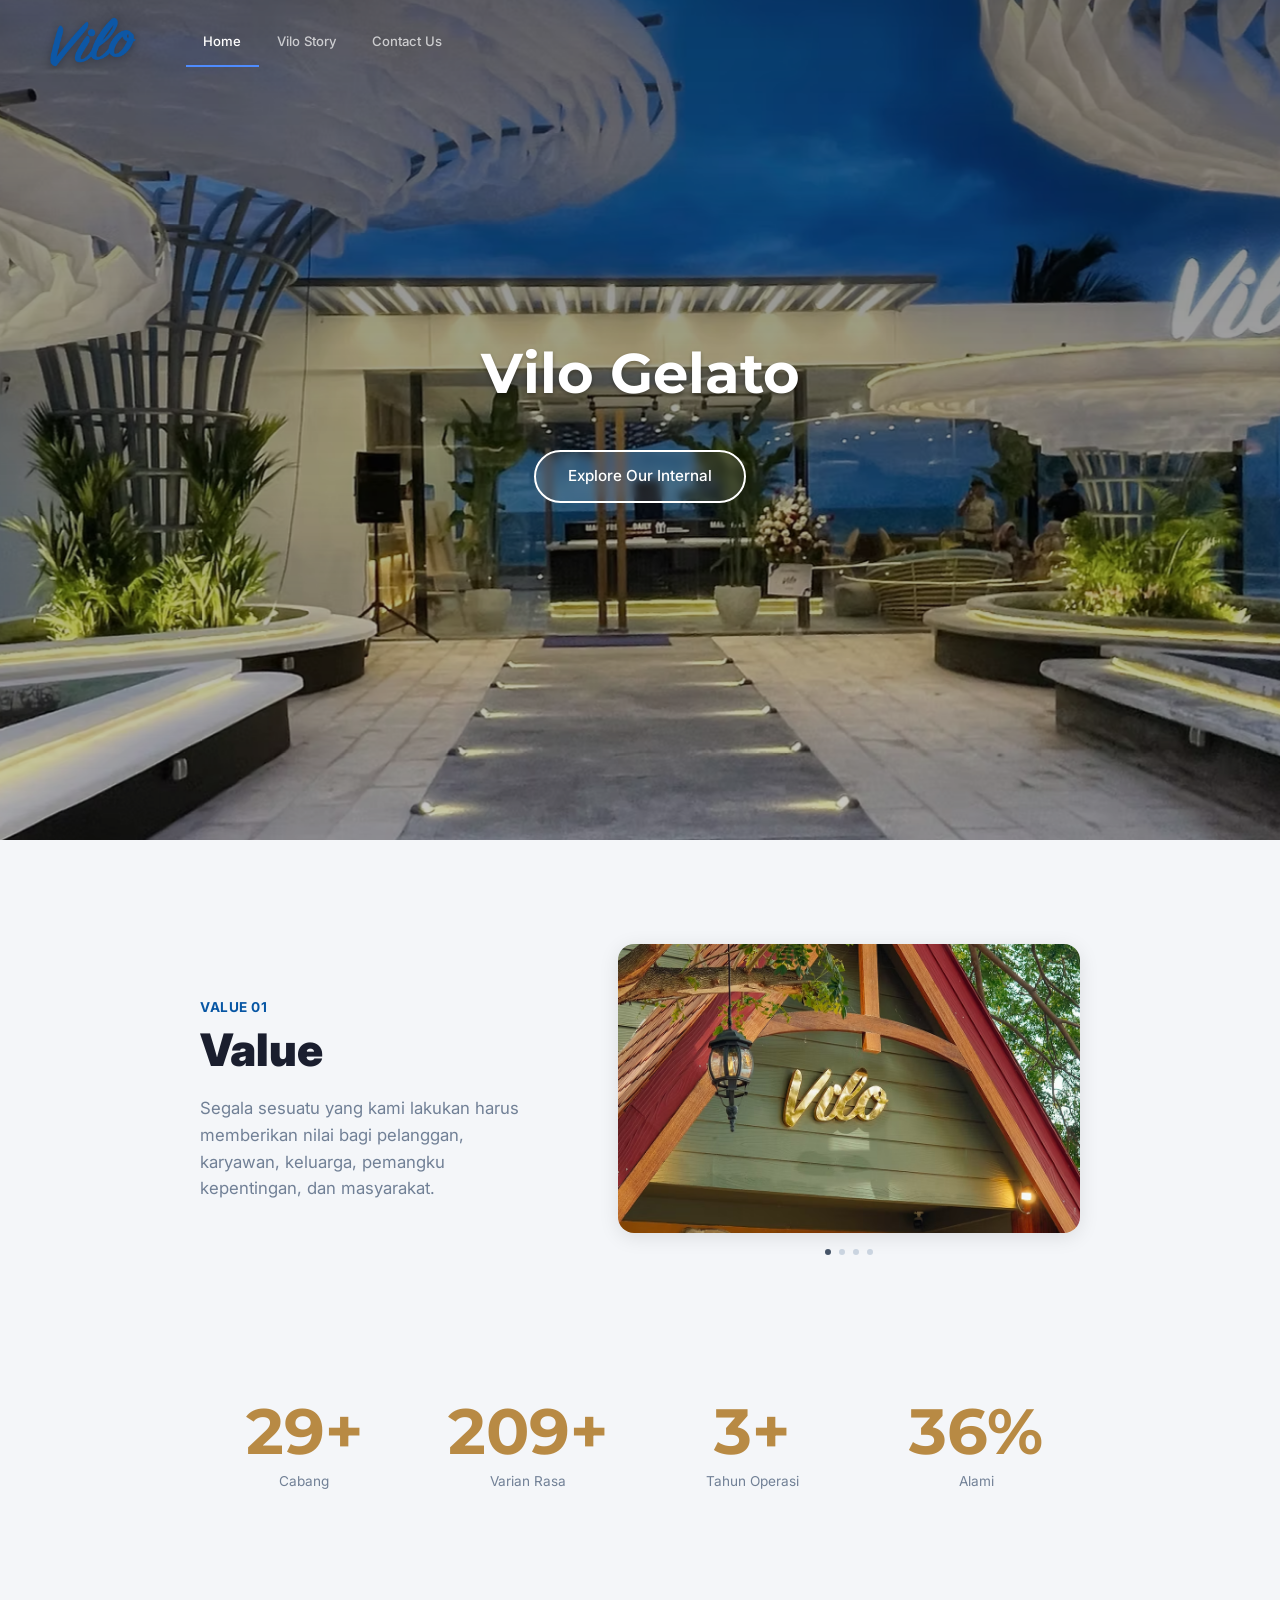
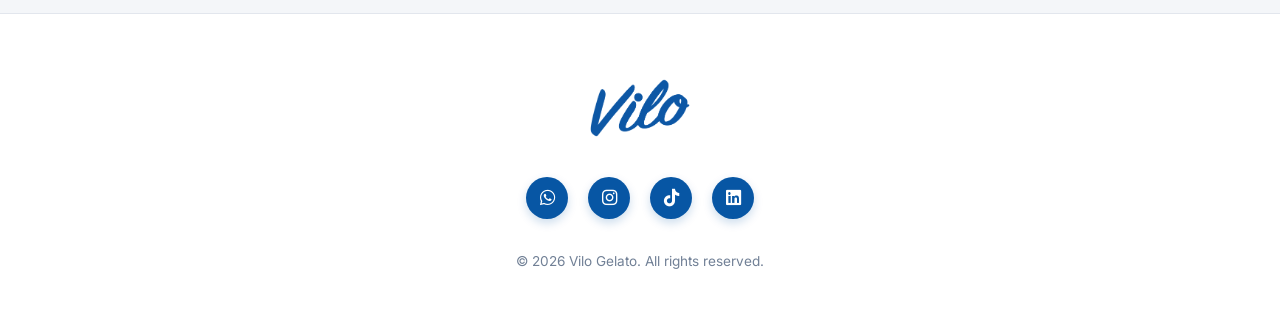
==== index.html @ fc719f1b "Add static website files" ====
<!DOCTYPE html>
<html lang="en">
<head>
    <meta charset="UTF-8">
    <meta name="viewport" content="width=device-width, initial-scale=1.0">
    <meta name="description" content="Vilo Gelato - Internal Management System">
    <title>Home - VIMS</title>
    
    <link rel="preconnect" href="https://fonts.googleapis.com">
    <link rel="preconnect" href="https://fonts.gstatic.com" crossorigin>
    <link href="https://fonts.googleapis.com/css2?family=Inter:wght@300;400;500;600;700&family=Playfair+Display:wght@400;500;600;700&family=Montserrat:wght@400;500;600&display=swap" rel="stylesheet">
    
    <link href="https://cdnjs.cloudflare.com/ajax/libs/font-awesome/6.4.0/css/all.min.css" rel="stylesheet">
    
    <link rel="stylesheet" href="css/style.css">
</head>
<body>
    <div class="vims-mobile-topbar" id="vims-mobile-topbar">
        <a href="index.html" class="vims-brand-link" aria-label="Home">
            <img src="images/logo.svg" alt="VILO" class="vims-mobile-logo">
        </a>
        <button class="vims-hamburger" id="vims-hamburger" aria-label="Toggle menu" title="Menu">
            <i class="fas fa-bars"></i>
        </button>
    </div>

    <nav class="vims-navbar" id="vims-navbar">
        <div class="vims-navbar-inner">
            <div class="vims-brand vims-desktop-brand">
                <a href="index.html" class="vims-brand-link" aria-label="Home">
                    <img src="images/logo.svg" alt="VILO" class="vims-brand-logo">
                </a>
            </div>

            <div class="vims-menu">
                <div class="vims-nav-root active">
                    <a href="index.html" class="vims-nav-link">Home</a>
                </div>
                <div class="vims-nav-root">
                    <a href="story.html" class="vims-nav-link">Vilo Story</a>
                </div>
                <div class="vims-nav-root">
                    <a href="contact.html" class="vims-nav-link">Contact Us</a>
                </div>
            </div>
        </div>
    </nav>

    <div class="vims-overlay" id="vims-overlay"></div>

    <header class="hero-section">
        <img src="images/Vilo1.avif" alt="Vilo Gelato Background" class="hero-bg">
        <div class="hero-overlay"></div>

        <div class="hero-content">
            <h1 class="display-2">Vilo Gelato</h1>
            <a href="#about" class="btn btn--outline">
                Explore Our Internal
            </a>
        </div>
    </header>

    <div class="vims-main">
        <div class="vims-container">
            <section id="about" class="article-slide">
                <div class="as-grid">
                    <div class="text-slider" data-text-slider>
                        <div class="text-slide is-active">
                            <h6 class="badge">Value 01</h6>
                            <h2>Value</h2>
                            <p class="muted">
Segala sesuatu yang kami lakukan harus memberikan nilai bagi pelanggan, karyawan, keluarga, pemangku kepentingan, dan masyarakat.
                            </p>
                        </div>

                        <div class="text-slide">
                            <h6 class="badge">Value 02</h6>
                            <h2>Improvement</h2>
                            <p class="muted">
                                Kami berupaya untuk menjadi yang terbaik dalam apa yang kami lakukan
                                dengan terus mengembangkan diri melalui riset, eksperimen, serta pengembangan yang didorong
                                oleh teknologi.
                            </p>
                        </div>

                        <div class="text-slide">
                            <h6 class="badge">Value 03</h6>
                            <h2>Lean and Agile</h2>
                            <p class="muted">
                                Tim yang kecil namun berperforma tinggi, dengan budaya kerja yang
                                mendorong setiap anggota untuk berkembang dengan memberikan ruang untuk mencoba, melakukan
                                kesalahan, dan belajar darinya
                            </p>
                        </div>

                        <div class="text-slide">
                            <h6 class="badge">Value 04</h6>
                            <h2>Openness</h2>
                            <p class="muted">
                                Kami percaya bahwa keterbukaan itu penting karena sejalan dengan apa
                                yang diinginkan dan diharapkan orang—agar mereka dapat merasakan rasa memiliki serta
                                keterikatan emosional terhadap sebuah organisasi.
                            </p>
                        </div>
                    </div>

                    <div class="image-slider-wrapper">
                        <div class="image-slider" data-image-slider>
                            <div class="image-slide is-active">
                                <img src="images/Vilo1.1.avif">
                            </div>

                            <div class="image-slide">
                                <img src="images/Vilo1.2.avif">
                            </div>

                            <div class="image-slide">
                                <img src="images/Vilo1.3.avif">
                            </div>

                            <div class="image-slide">
                                <img src="images/Vilo1.4.avif">
                            </div>
                        </div>

                        <div class="slider-dots">
                            <span class="dot active"></span>
                            <span class="dot"></span>
                            <span class="dot"></span>
                            <span class="dot"></span>
                        </div>
                    </div>
                </div>
            </section>

            <section class="vilo-stats">
                <div class="stats-grid">
                    <div class="stat">
                        <div class="stat-number"><span class="counter" data-target="37">0</span>+</div>
                        <div class="stat-label">Cabang</div>
                    </div>

                    <div class="stat">
                        <div class="stat-number"><span class="counter" data-target="300">0</span>+</div>
                        <div class="stat-label">Varian Rasa</div>
                    </div>

                    <div class="stat">
                        <div class="stat-number"><span class="counter" data-target="7">0</span>+</div>
                        <div class="stat-label">Tahun Operasi</div>
                    </div>

                    <div class="stat">
                        <div class="stat-number"><span class="counter" data-target="100">0</span>%</div>
                        <div class="stat-label">Alami</div>
                    </div>
                </div>
            </section>
        </div>
    </div>

    <footer class="vims-footer">
        <div class="vims-main" style="padding: 0 2.5rem;">
            <img src="images/logo.svg" class="vims-footer-logo" alt="Vilo Logo">
            <div class="vims-footer-socials">
                <a href="https://api.whatsapp.com/send/?phone=628161639999" target="_blank" aria-label="WhatsApp"><i class="fab fa-whatsapp"></i></a>
                <a href="https://www.instagram.com/vilogelato/" target="_blank" aria-label="Instagram"><i class="fab fa-instagram"></i></a>
                <a href="https://tiktok.com/vilogelato" target="_blank" aria-label="TikTok"><i class="fab fa-tiktok"></i></a>
                <a href="https://www.linkedin.com/company/vilo-gelato01/" target="_blank" aria-label="LinkedIn"><i class="fab fa-linkedin"></i></a>
            </div>
            <p class="vims-footer-copy">© 2026 Vilo Gelato. All rights reserved.</p>
        </div>
    </footer>

    <script src="js/script.js"></script>
</body>
</html>
---- css/style.css ----
:root {
    --vims-primary: #1a1e2e;
    --vims-primary-light: #252a3a;
    --vims-accent: #4f8cff;
    --vims-accent-hover: #6da0ff;
    --vims-accent-subtle: rgba(79, 140, 255, 0.08);
    --vims-bg: #f4f6f9;
    --vims-card: #ffffff;
    --vims-border: #e2e6ed;
    --vims-text: #2d3748;
    --vims-text-light: #718096;
    --vims-text-muted: #a0aec0;
    --vims-success: #48bb78;
    --vims-shadow: 0 1px 3px rgba(0, 0, 0, 0.06), 0 1px 2px rgba(0, 0, 0, 0.04);
    --vims-shadow-lg: 0 10px 25px rgba(0, 0, 0, 0.08);
    --vims-radius: 8px;
    --vims-transition: 0.2s cubic-bezier(0.4, 0, 0.2, 1);
    --vims-dropdown-bg: #252a3a;
    --vims-dropdown-text: #E6EAF2;
    --vims-dropdown-hover-bg: rgba(255, 255, 255, 0.06);
    --vims-submenu-bg: rgba(255, 255, 255, 0.04);
    --vims-gold: #b88a44;
}

* {
    margin: 0;
    padding: 0;
    box-sizing: border-box;
}

body {
    font-family: 'Inter', -apple-system, BlinkMacSystemFont, 'Segoe UI', Roboto, sans-serif;
    background-color: var(--vims-bg);
    color: var(--vims-text);
    line-height: 1.6;
    -webkit-font-smoothing: antialiased;
}

h1,
.vims-h1 {
    font-family: 'Avenir Next', 'Avenir', 'Montserrat', sans-serif;
    font-weight: 700;
    font-size: 2rem;
    color: var(--vims-primary);
    line-height: 1.3;
}

h2 {
    font-size: 1.5rem;
    font-weight: 600;
    color: var(--vims-primary);
}

h3 {
    font-size: 1.25rem;
    font-weight: 600;
    color: var(--vims-primary);
}

.vims-navbar {
    background: transparent;
    border-bottom: none;
    position: fixed;
    width: 100%;
    top: 0;
    z-index: 999;
    transition: background-color 0.3s ease, box-shadow 0.3s ease, padding 0.3s ease;
}

.vims-navbar.scrolled {
    background: rgba(26, 30, 46, 0.95);
    backdrop-filter: blur(10px);
    -webkit-backdrop-filter: blur(10px);
    box-shadow: 0 4px 20px rgba(0, 0, 0, 0.2);
}

.vims-mobile-topbar {
    display: none;
}

.vims-navbar-inner {
    display: flex;
    align-items: center;
    padding: 1rem 3rem;
    overflow: visible;
}

.vims-brand {
    display: flex;
    align-items: center;
    gap: 0.75rem;
    padding-right: 2rem;
    margin-right: 1rem;
    border-right: none;
}

.vims-brand-logo {
    height: 52px;
    display: block;
    filter: drop-shadow(0 2px 4px rgba(0, 0, 0, 0.3));
}

.vims-menu {
    display: flex;
    align-items: stretch;
    gap: 0;
    flex: 1;
}

.vims-nav-root {
    position: relative;
}

.vims-nav-root>.vims-nav-link {
    display: flex;
    align-items: center;
    gap: 0.4rem;
    padding: 0.85rem 1.1rem;
    color: rgba(255, 255, 255, 0.7);
    text-decoration: none;
    font-size: 0.82rem;
    font-weight: 500;
    white-space: nowrap;
    transition: var(--vims-transition);
    border-bottom: 2px solid transparent;
}

.vims-nav-root>.vims-nav-link:hover,
.vims-nav-root.active>.vims-nav-link {
    color: #fff;
    background: transparent;
    border-bottom-color: var(--vims-accent);
}

.vims-main {
    width: 100%;
    margin: 0;
    padding: 0;
}

.vims-container {
    max-width: 960px;
    margin: 0 auto;
    padding: 2.5rem;
}

@media (max-width: 768px) {
    .vims-mobile-topbar {
        display: flex;
        justify-content: space-between;
        align-items: center;
        padding: 1rem 1.5rem;
        position: fixed;
        width: 100%;
        top: 0;
        z-index: 1000;
        transition: background-color 0.3s ease;
    }

    .vims-mobile-topbar.scrolled {
        background: rgba(26, 30, 46, 0.95);
        backdrop-filter: blur(10px);
        -webkit-backdrop-filter: blur(10px);
        box-shadow: 0 4px 20px rgba(0, 0, 0, 0.2);
    }

    .vims-mobile-logo {
        height: 36px;
        filter: drop-shadow(0 2px 4px rgba(0, 0, 0, 0.3));
    }

    .vims-desktop-brand {
        display: none !important;
    }

    .vims-hamburger {
        display: block;
        color: #fff;
        font-size: 1.5rem;
        background: none;
        border: none;
    }

    .vims-navbar {
        position: fixed;
        top: 0;
        left: -300px;
        width: 300px;
        height: 100vh;
        background: var(--vims-card);
        border-right: 1px solid var(--vims-border);
        box-shadow: var(--vims-shadow-lg);
        transition: left 0.3s ease;
        z-index: 1001;
        overflow-y: auto;
    }

    .vims-navbar.mobile-open {
        left: 0;
    }

    .vims-navbar-inner {
        flex-direction: column;
        padding: 0;
    }

    .vims-nav-root>.vims-nav-link {
        color: var(--vims-text);
        padding: 0.85rem 1.25rem;
        border-bottom: 1px solid var(--vims-border);
        border-left: 3px solid transparent;
    }

    .vims-nav-root.active>.vims-nav-link {
        color: var(--vims-accent);
        border-left-color: var(--vims-accent);
        background: var(--vims-accent-subtle);
        border-bottom-color: var(--vims-border);
    }
}

.vims-overlay {
    display: none;
    position: fixed;
    inset: 0;
    top: 0;
    background: rgba(0, 0, 0, 0.3);
    z-index: 1000;
}

.vims-overlay.active {
    display: block;
}

.vims-footer {
    background: var(--vims-card);
    border-top: 1px solid var(--vims-border);
    padding: 4rem 0 3rem;
    text-align: center;
}

.vims-footer-logo {
    height: 60px;
    width: auto;
    margin-bottom: 2rem;
    transition: var(--vims-transition);
}

.vims-footer-socials {
    display: flex;
    justify-content: center;
    gap: 1.25rem;
    margin-bottom: 2rem;
}

.vims-footer-socials a {
    display: flex;
    align-items: center;
    justify-content: center;
    width: 42px;
    height: 42px;
    background: #0756a4;
    color: #fff;
    border-radius: 50%;
    font-size: 1.1rem;
    transition: var(--vims-transition);
    box-shadow: 0 4px 10px rgba(7, 86, 164, 0.2);
    text-decoration: none;
}

.vims-footer-socials a:hover {
    transform: translateY(-3px);
    box-shadow: 0 6px 15px rgba(7, 86, 164, 0.35);
    background: #064583;
    color: #fff;
}

.vims-footer-copy {
    font-size: 0.85rem;
    color: var(--vims-text-light);
}

.hero-section {
    position: relative;
    height: calc(100vh - 60px);
    width: 100%;
    display: flex;
    align-items: center;
    justify-content: center;
    text-align: center;
    background-color: var(--vims-primary);
    color: #ffffff;
    overflow: hidden;
}

.hero-bg {
    position: absolute;
    top: 0;
    left: 0;
    width: 100%;
    height: 100%;
    object-fit: cover;
    z-index: 1;
    transform: scale(1.05);
    animation: heroKenBurns 20s ease-in-out forwards;
}

.hero-overlay {
    position: absolute;
    top: 0;
    left: 0;
    width: 100%;
    height: 100%;
    background: linear-gradient(to bottom, rgba(0, 0, 0, 0.5) 0%, rgba(0, 0, 0, 0.2) 100%);
    z-index: 2;
}

.hero-content {
    position: relative;
    z-index: 3;
    max-width: 800px;
    padding: 2rem;
    opacity: 0;
    transform: translateY(24px);
    transition: opacity 700ms ease, transform 700ms ease;
}
.hero-content.show {
    opacity: 1;
    transform: translateY(0);
}

.hero-section .display-2 {
    font-family: 'Avenir Next', 'Avenir', 'Montserrat', sans-serif;
    font-size: 3.5rem;
    color: #ffffff;
    margin-bottom: 1rem;
    text-shadow: 0 2px 4px rgba(0, 0, 0, 0.3);
}

.hero-section .lead {
    font-size: 1.25rem;
    color: rgba(255, 255, 255, 0.9);
    margin-top: .5rem;
    text-shadow: 0 1px 2px rgba(0, 0, 0, 0.3);
}

@keyframes heroKenBurns {
    0%   { transform: scale(1.05); }
    50%  { transform: scale(1.08); }
    100% { transform: scale(1.1); }
}

.btn {
    display: inline-block;
    margin-top: 1.5rem;
    padding: .75rem 2rem;
    border-radius: 999px;
    text-decoration: none;
    font-size: .95rem;
    font-weight: 500;
    transition: var(--vims-transition);
}

.btn--outline {
    border: 2px solid #ffffff;
    color: #ffffff;
    background: rgba(255, 255, 255, 0.1);
    backdrop-filter: blur(4px);
}

.btn--outline:hover {
    background: #ffffff;
    color: var(--vims-primary);
}

.article-slide {
    padding: 4rem 0;
    margin-bottom: 2rem;
}

.as-grid {
    display: grid;
    grid-template-columns: 1fr 1.25fr;
    gap: 3rem;
    align-items: center;
}

.text-slider {
    position: relative;
    padding-right: 2rem;
}

.text-slide {
    opacity: 0;
    position: absolute;
    top: 50%;
    transform: translateY(-50%);
    width: 100%;
    transition: opacity .5s ease;
}

.text-slide.is-active {
    opacity: 1;
    position: relative;
    transform: translateY(0);
}

.badge {
    font-size: .85rem;
    font-weight: 700;
    color: #0756a4;
    text-transform: uppercase;
    letter-spacing: 0.5px;
    margin-bottom: 0.5rem;
    display: block;
    padding: 0;
    background: transparent;
}

.text-slide h2 {
    font-family: 'Inter', system-ui, -apple-system, sans-serif;
    font-size: 2.8rem;
    font-weight: 900;
    color: var(--vims-primary);
    margin-bottom: 1.2rem;
    line-height: 1.1;
}

.muted {
    color: var(--vims-text-light);
    font-size: 1.05rem;
    line-height: 1.6;
}

.image-slider-wrapper {
    position: relative;
}

.image-slider {
    position: relative;
    aspect-ratio: 16/10;
    border-radius: 16px;
    overflow: hidden;
    box-shadow: 0 4px 20px rgba(0, 0, 0, 0.1);
}

.image-slide {
    opacity: 0;
    position: absolute;
    top: 0;
    left: 0;
    width: 100%;
    height: 100%;
    transition: opacity .5s ease;
}

.image-slide.is-active {
    opacity: 1;
}

.image-slide img {
    width: 100%;
    height: 100%;
    object-fit: cover;
}

.slider-dots {
    display: flex;
    justify-content: center;
    gap: 8px;
    margin-top: 1rem;
}

.slider-dots .dot {
    width: 6px;
    height: 6px;
    border-radius: 50%;
    background: #cbd5e1;
    cursor: pointer;
    transition: background 0.3s ease;
}

.slider-dots .dot.active {
    background: #475569;
}

.vilo-stats {
    padding: 2rem 0 4rem;
}

.stats-grid {
    display: grid;
    grid-template-columns: repeat(4, 1fr);
    gap: 1rem;
}

.stat {
    text-align: center;
    padding: 1rem;
    opacity: 0;
    transform: translateY(30px);
    transition: opacity 0.8s ease, transform 0.8s ease;
}

.stat.is-visible {
    opacity: 1;
    transform: translateY(0);
}

.stat-number {
    font-size: 4rem;
    font-weight: 700;
    color: var(--vims-gold);
    margin-bottom: 0.5rem;
    font-family: 'Avenir', 'Montserrat';
    line-height: 1;
}

.stat-label {
    font-size: .85rem;
    color: var(--vims-text-light);
}

@media(max-width:768px) {
    .as-grid {
        grid-template-columns: 1fr;
    }
    .stats-grid {
        grid-template-columns: repeat(2, 1fr);
    }
}

.story-wrap {max-width:1100px;margin:0 auto}
.title-section {text-align:center;margin:1.25rem 0 1.5rem}
.title-section .serif-title {font-family:'Avenir Next','Avenir','Montserrat',sans-serif;font-size:2rem;color:var(--vims-primary)}
.subtitle-top {letter-spacing:.2em;text-transform:uppercase;font-size:.7rem;color:var(--vims-text-light)}
.story-slide {display:grid;grid-template-columns:1.1fr 1fr;gap:2rem;align-items:center;margin:1.25rem 0}
.slide-title {font-family:'Avenir Next','Avenir','Montserrat',sans-serif;font-size:2rem;color:#111}
.slide-title strong {font-weight:700}
.slide-body {color:#333;line-height:1.8;max-width:560px}
.slide-media {border:1px solid var(--vims-border);border-radius:10px;overflow:hidden}
.slide-media img {display:block;width:100%;height:420px;object-fit:cover}
.slide-nav {display:flex;gap:.5rem;margin-top:1rem}
.slide-btn {width:42px;height:42px;border:1px solid #111;background:#fff;color:#111;border-radius:4px;display:inline-flex;align-items:center;justify-content:center;cursor:pointer}
.slide-btn:hover {background:#111;color:#fff}
.sr {position:absolute;width:1px;height:1px;overflow:hidden;clip:rect(0,0,0,0)}
.story-hero {display:grid;grid-template-columns:1.2fr 1fr;gap:1.5rem;align-items:start;margin-bottom:1.75rem}
.story-hero .hero-img {border-radius:12px;overflow:hidden;border:1px solid var(--vims-border)}
.story-hero .hero-img img {width:100%;height:100%;object-fit:cover;display:block}
.story-hero .hero-text {max-width:520px;margin:0 auto}
.story-hero .hero-text p {color:var(--vims-text);line-height:1.85;margin:.6rem 0}
.story-two {display:grid;grid-template-columns:1fr 1fr;gap:1.5rem;align-items:start;margin:1.5rem 0}
.story-two .text p {line-height:1.85;margin:.6rem 0}
.story-two .img {border-radius:12px;overflow:hidden;border:1px solid var(--vims-border)}
.story-two .img img {width:100%;height:380px;object-fit:cover;display:block}
@media(max-width:900px){.story-hero{grid-template-columns:1fr}.story-two{grid-template-columns:1fr}}

.contact-container {
    max-width: 1200px;
    margin: 0 auto;
    padding: 2rem 1.5rem;
}

.contact-header {
    text-align: center;
    margin-bottom: 3rem;
}

.contact-header h1 {
    font-family: 'Avenir', 'Montserrat';
    font-size: 2.5rem;
    color: #1a1e2e;
    margin-bottom: 0.75rem;
}

.contact-header p {
    color: #718096;
    font-size: 1rem;
    max-width: 500px;
    margin: 0 auto;
    line-height: 1.6;
}

.contact-grid {
    display: grid;
    grid-template-columns: 1fr 1fr;
    gap: 3rem;
    align-items: start;
}

.contact-info-section h3 {
    font-size: 1.1rem;
    font-weight: 600;
    color: #1a1e2e;
    margin-bottom: 1.5rem;
}

.contact-item {
    display: flex;
    gap: 1rem;
    margin-bottom: 1.25rem;
    align-items: flex-start;
}

.contact-icon {
    width: 40px;
    height: 40px;
    background: #fef3e2;
    border-radius: 50%;
    display: flex;
    align-items: center;
    justify-content: center;
    flex-shrink: 0;
}

.contact-icon i {
    color: #d97706;
    font-size: 1.1rem;
}

.contact-details h4 {
    font-size: 0.95rem;
    font-weight: 600;
    color: #1a1e2e;
    margin-bottom: 0.25rem;
}

.contact-details p,
.contact-details a {
    font-size: 0.9rem;
    color: #718096;
    margin: 0;
    text-decoration: none;
}

.contact-details a:hover {
    color: #0756a4;
}

.opening-hours {
    background: #fef3e2;
    border-radius: 12px;
    padding: 1.25rem;
    margin-top: 1.5rem;
}

.opening-hours h4 {
    font-size: 1rem;
    font-weight: 600;
    color: #1a1e2e;
    margin-bottom: 0.75rem;
}

.opening-hours p {
    font-size: 0.9rem;
    color: #718096;
    margin: 0.25rem 0;
}

.contact-form-card {
    background: #ffffff;
    border-radius: 16px;
    padding: 2rem;
    box-shadow: 0 4px 20px rgba(0, 0, 0, 0.08);
}

.form-group {
    margin-bottom: 1.25rem;
}

.form-group label {
    display: block;
    font-size: 0.85rem;
    font-weight: 600;
    color: #1a1e2e;
    margin-bottom: 0.5rem;
}

.form-group input,
.form-group textarea {
    width: 100%;
    padding: 0.75rem 1rem;
    border: 1px solid #e2e8f0;
    border-radius: 10px;
    font-size: 0.95rem;
    color: #1a1e2e;
    background: #ffffff;
    transition: border-color 0.2s ease, box-shadow 0.2s ease;
}

.form-group input:focus,
.form-group textarea:focus {
    outline: none;
    border-color: #0756a4;
    box-shadow: 0 0 0 3px rgba(7, 86, 164, 0.1);
}

.form-group input::placeholder,
.form-group textarea::placeholder {
    color: #a0aec0;
}

.form-group textarea {
    min-height: 120px;
    resize: vertical;
}

.submit-btn {
    width: 100%;
    background: #d97706;
    color: #ffffff;
    border: none;
    padding: 0.9rem 1.5rem;
    border-radius: 10px;
    font-size: 1rem;
    font-weight: 600;
    cursor: pointer;
    transition: background-color 0.2s ease, transform 0.1s ease;
    display: flex;
    align-items: center;
    justify-content: center;
    gap: 0.5rem;
}

.submit-btn:hover {
    background: #b45309;
}

.submit-btn:active {
    transform: scale(0.98);
}

@media (max-width: 768px) {
    .contact-grid {
        grid-template-columns: 1fr;
        gap: 2rem;
    }
    .contact-header h1 {
        font-size: 2rem;
    }
}

.px-3 {
    padding-left: 1rem;
    padding-right: 1rem;
}

.lead {
    color: var(--vims-text-light);
}
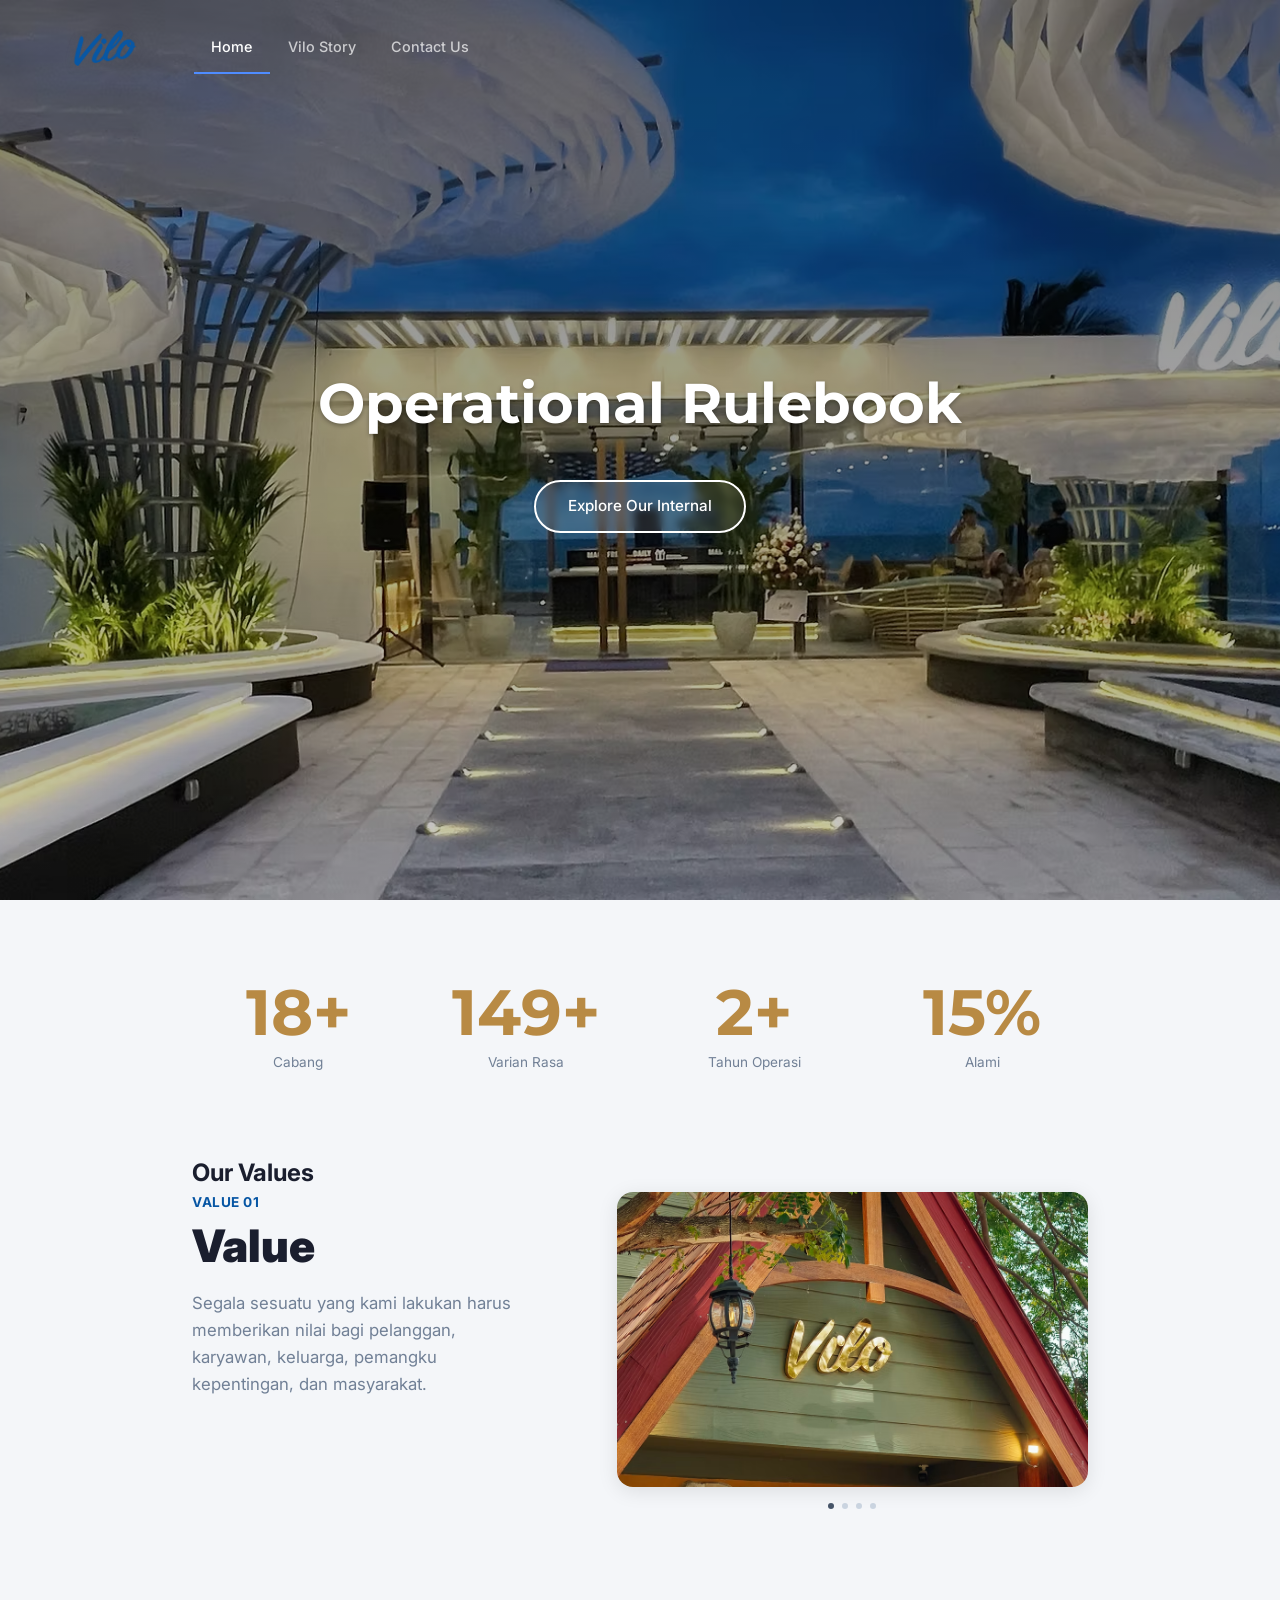
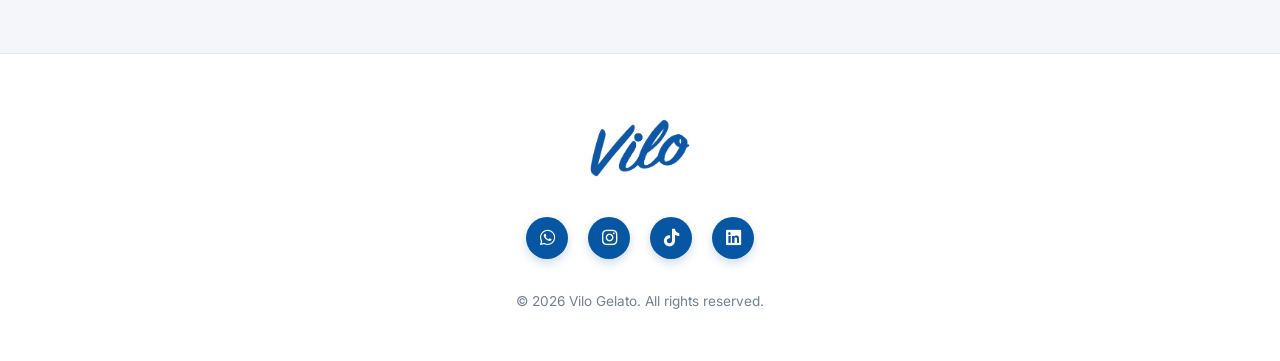
==== commit e24a66d1: "update homepage" ====
--- a/index.html
+++ b/index.html
@@ -8,7 +8,7 @@
     
     <link rel="preconnect" href="https://fonts.googleapis.com">
     <link rel="preconnect" href="https://fonts.gstatic.com" crossorigin>
-    <link href="https://fonts.googleapis.com/css2?family=Inter:wght@300;400;500;600;700&family=Playfair+Display:wght@400;500;600;700&family=Montserrat:wght@400;500;600&display=swap" rel="stylesheet">
+    <link href="https://fonts.googleapis.com/css2?family=Inter:wght@300;400;500;600;700&family=Avenir+Next:wght@300;400;500;600;700&family=Playfair+Display:wght@400;500;600;700&family=Montserrat:wght@400;500;600&display=swap" rel="stylesheet">
     
     <link href="https://cdnjs.cloudflare.com/ajax/libs/font-awesome/6.4.0/css/all.min.css" rel="stylesheet">
     
@@ -17,7 +17,7 @@
 <body>
     <div class="vims-mobile-topbar" id="vims-mobile-topbar">
         <a href="index.html" class="vims-brand-link" aria-label="Home">
-            <img src="images/logo.svg" alt="VILO" class="vims-mobile-logo">
+            <img src="images/Logo Vilo PNG.png" alt="VILO" class="vims-mobile-logo">
         </a>
         <button class="vims-hamburger" id="vims-hamburger" aria-label="Toggle menu" title="Menu">
             <i class="fas fa-bars"></i>
@@ -28,7 +28,7 @@
         <div class="vims-navbar-inner">
             <div class="vims-brand vims-desktop-brand">
                 <a href="index.html" class="vims-brand-link" aria-label="Home">
-                    <img src="images/logo.svg" alt="VILO" class="vims-brand-logo">
+                    <img src="images/Logo Vilo PNG White.png" alt="VILO" class="vims-brand-logo">
                 </a>
             </div>
 
@@ -49,11 +49,14 @@
     <div class="vims-overlay" id="vims-overlay"></div>
 
     <header class="hero-section">
-        <img src="images/Vilo1.avif" alt="Vilo Gelato Background" class="hero-bg">
+        <img src="images/Vilo1.avif" alt="Vilo Gelato Background" class="hero-bg is-active">
+        <img src="images/DSC08539.JPG" alt="Vilo Gelato Background" class="hero-bg">
+        <img src="images/DSC00134e.jpg" alt="Vilo Gelato Background" class="hero-bg">
+        <img src="images/DSC01240.JPG" alt="Vilo Gelato Background" class="hero-bg">
         <div class="hero-overlay"></div>
 
         <div class="hero-content">
-            <h1 class="display-2">Vilo Gelato</h1>
+            <h1 class="display-2">Operational Rulebook</h1>
             <a href="#about" class="btn btn--outline">
                 Explore Our Internal
             </a>
@@ -62,8 +65,35 @@
 
     <div class="vims-main">
         <div class="vims-container">
+            <section class="vilo-stats">
+                <div class="stats-grid">
+                    <div class="stat">
+                        <div class="stat-number"><span class="counter" data-target="37">0</span>+</div>
+                        <div class="stat-label">Cabang</div>
+                    </div>
+
+                    <div class="stat">
+                        <div class="stat-number"><span class="counter" data-target="300">0</span>+</div>
+                        <div class="stat-label">Varian Rasa</div>
+                    </div>
+
+                    <div class="stat">
+                        <div class="stat-number"><span class="counter" data-target="7">0</span>+</div>
+                        <div class="stat-label">Tahun Operasi</div>
+                    </div>
+
+                    <div class="stat">
+                        <div class="stat-number"><span class="counter" data-target="100">0</span>%</div>
+                        <div class="stat-label">Alami</div>
+                    </div>
+                </div>
+
             <section id="about" class="article-slide">
+                    <div class="judul article">
+                        <h2 class="display-2"> <b>Our Values</b></h2>
                 <div class="as-grid">
+
+                    
                     <div class="text-slider" data-text-slider>
                         <div class="text-slide is-active">
                             <h6 class="badge">Value 01</h6>
@@ -132,32 +162,12 @@
                     </div>
                 </div>
             </section>
+        </section>
+    </div>
 
-            <section class="vilo-stats">
-                <div class="stats-grid">
-                    <div class="stat">
-                        <div class="stat-number"><span class="counter" data-target="37">0</span>+</div>
-                        <div class="stat-label">Cabang</div>
-                    </div>
+     </div>
+</div>
 
-                    <div class="stat">
-                        <div class="stat-number"><span class="counter" data-target="300">0</span>+</div>
-                        <div class="stat-label">Varian Rasa</div>
-                    </div>
-
-                    <div class="stat">
-                        <div class="stat-number"><span class="counter" data-target="7">0</span>+</div>
-                        <div class="stat-label">Tahun Operasi</div>
-                    </div>
-
-                    <div class="stat">
-                        <div class="stat-number"><span class="counter" data-target="100">0</span>%</div>
-                        <div class="stat-label">Alami</div>
-                    </div>
-                </div>
-            </section>
-        </div>
-    </div>
 
     <footer class="vims-footer">
         <div class="vims-main" style="padding: 0 2.5rem;">
--- a/css/style.css
+++ b/css/style.css
@@ -89,15 +89,16 @@
     display: flex;
     align-items: center;
     gap: 0.75rem;
-    padding-right: 2rem;
+    padding-right: 1rem;
     margin-right: 1rem;
     border-right: none;
 }
 
 .vims-brand-logo {
-    height: 52px;
+    height: 64px;
+    width: auto;
     display: block;
-    filter: drop-shadow(0 2px 4px rgba(0, 0, 0, 0.3));
+    filter: drop-shadow(0 2px 4px rgba(96, 96, 96, 0.293));
 }
 
 .vims-menu {
@@ -118,7 +119,7 @@
     padding: 0.85rem 1.1rem;
     color: rgba(255, 255, 255, 0.7);
     text-decoration: none;
-    font-size: 0.82rem;
+    font-size: 0.9rem;
     font-weight: 500;
     white-space: nowrap;
     transition: var(--vims-transition);
@@ -141,7 +142,7 @@
 .vims-container {
     max-width: 960px;
     margin: 0 auto;
-    padding: 2.5rem;
+    padding: 2rem;
 }
 
 @media (max-width: 768px) {
@@ -165,9 +166,10 @@
     }
 
     .vims-mobile-logo {
-        height: 36px;
-        filter: drop-shadow(0 2px 4px rgba(0, 0, 0, 0.3));
-    }
+    height: 36px;
+    width: auto;
+    filter: drop-shadow(0 2px 4px rgba(0, 0, 0, 0.3));
+}
 
     .vims-desktop-brand {
         display: none !important;
@@ -282,7 +284,7 @@
 
 .hero-section {
     position: relative;
-    height: calc(100vh - 60px);
+    height: 100vh;
     width: 100%;
     display: flex;
     align-items: center;
@@ -301,8 +303,13 @@
     height: 100%;
     object-fit: cover;
     z-index: 1;
-    transform: scale(1.05);
-    animation: heroKenBurns 20s ease-in-out forwards;
+    opacity: 0;
+    transition: opacity 1.5s ease-in-out;
+}
+
+.hero-bg.is-active {
+    opacity: 1;
+    animation: heroKenBurns 20s ease-in-out infinite;
 }
 
 .hero-overlay {
@@ -344,11 +351,11 @@
     text-shadow: 0 1px 2px rgba(0, 0, 0, 0.3);
 }
 
-@keyframes heroKenBurns {
-    0%   { transform: scale(1.05); }
-    50%  { transform: scale(1.08); }
-    100% { transform: scale(1.1); }
-}
+.judul article .display-2 {
+    font-family: 'Avenir Next', 'Avenir', 'Montserrat', sans-serif;
+}
+
+
 
 .btn {
     display: inline-block;
@@ -382,7 +389,7 @@
     display: grid;
     grid-template-columns: 1fr 1.25fr;
     gap: 3rem;
-    align-items: center;
+    align-items: start;
 }
 
 .text-slider {
@@ -393,8 +400,7 @@
 .text-slide {
     opacity: 0;
     position: absolute;
-    top: 50%;
-    transform: translateY(-50%);
+    top: 0;
     width: 100%;
     transition: opacity .5s ease;
 }
@@ -402,7 +408,6 @@
 .text-slide.is-active {
     opacity: 1;
     position: relative;
-    transform: translateY(0);
 }
 
 .badge {
@@ -434,6 +439,7 @@
 
 .image-slider-wrapper {
     position: relative;
+    align-self: center;
 }
 
 .image-slider {
@@ -485,7 +491,7 @@
 }
 
 .vilo-stats {
-    padding: 2rem 0 4rem;
+    padding: 2rem 0 1rem;
 }
 
 .stats-grid {
@@ -547,10 +553,10 @@
 .story-hero {display:grid;grid-template-columns:1.2fr 1fr;gap:1.5rem;align-items:start;margin-bottom:1.75rem}
 .story-hero .hero-img {border-radius:12px;overflow:hidden;border:1px solid var(--vims-border)}
 .story-hero .hero-img img {width:100%;height:100%;object-fit:cover;display:block}
-.story-hero .hero-text {max-width:520px;margin:0 auto}
+.story-hero .hero-text {max-width:520px;margin:2rem auto}
 .story-hero .hero-text p {color:var(--vims-text);line-height:1.85;margin:.6rem 0}
 .story-two {display:grid;grid-template-columns:1fr 1fr;gap:1.5rem;align-items:start;margin:1.5rem 0}
-.story-two .text p {line-height:1.85;margin:.6rem 0}
+.story-two .text p {line-height:1.85;margin:1.5rem 0}
 .story-two .img {border-radius:12px;overflow:hidden;border:1px solid var(--vims-border)}
 .story-two .img img {width:100%;height:380px;object-fit:cover;display:block}
 @media(max-width:900px){.story-hero{grid-template-columns:1fr}.story-two{grid-template-columns:1fr}}
@@ -740,6 +746,126 @@
     }
 }
 
+.visit-stores {
+    padding: 4rem 0;
+    text-align: center;
+}
+
+.stores-grid {
+    display: grid;
+    grid-template-columns: repeat(3, 1fr);
+    gap: 1.5rem;
+    margin-top: 2rem;
+}
+
+.store-card {
+    position: relative;
+    border-radius: 20px;
+    overflow: hidden;
+    aspect-ratio: 4/3;
+    cursor: pointer;
+    box-shadow: 0 4px 15px rgba(0, 0, 0, 0.1);
+    transition: transform 0.3s ease;
+}
+
+.store-card:hover {
+    transform: translateY(-5px);
+}
+
+.store-card img {
+    width: 100%;
+    height: 100%;
+    object-fit: cover;
+    transition: transform 0.5s ease;
+}
+
+.store-card:hover img {
+    transform: scale(1.1);
+}
+
+.store-overlay {
+    position: absolute;
+    inset: 0;
+    background: linear-gradient(to top, rgba(0, 0, 0, 0.7) 0%, rgba(0, 0, 0, 0.668) 50%, transparent 100%);
+    opacity: 0;
+    transition: opacity 0.3s ease;
+    display: flex;
+    flex-direction: column;
+    justify-content: flex-end;
+    padding: 1.5rem;
+    text-align: left;
+}
+
+.store-card:hover .store-overlay {
+    opacity: 1;
+}
+
+.store-overlay h3 {
+    color: #fff;
+    font-size: 1.25rem;
+    margin-bottom: 0.25rem;
+    font-family: 'Avenir', 'Montserrat', sans-serif;
+}
+
+.store-overlay p {
+    color: rgba(255, 255, 255, 0.9);
+    font-size: 0.9rem;
+    margin: 0;
+}
+
+.expand-btn {
+    margin-top: 2.5rem;
+    background: none;
+    border: none;
+    color: #0756a4;
+    font-size: 1rem;
+    font-weight: 600;
+    cursor: pointer;
+    display: inline-flex;
+    align-items: center;
+    gap: 0.5rem;
+    transition: color 0.2s ease;
+}
+
+.expand-btn:hover {
+    color: #05417c;
+}
+
+.expand-btn i {
+    font-size: 1.1rem;
+}
+
+#outlets-grid {
+    display: none;
+    grid-template-columns: repeat(3, 1fr);
+    gap: 1.5rem;
+    margin-top: 1.5rem;
+    padding-top: 1.5rem;
+    border-top: 1px solid var(--vims-border);
+}
+
+#outlets-grid.active {
+    display: grid;
+    animation: fadeIn 0.5s ease forwards;
+}
+
+@keyframes fadeIn {
+    from { opacity: 0; transform: translateY(10px); }
+    to { opacity: 1; transform: translateY(0); }
+}
+
+@media (max-width: 992px) {
+    .stores-grid, #outlets-grid {
+        grid-template-columns: repeat(2, 1fr);
+    }
+}
+
+@media (max-width: 600px) {
+    .stores-grid, #outlets-grid {
+        grid-template-columns: 1fr;
+    }
+}
+
 .px-3 {
     padding-left: 1rem;
     padding-right: 1rem;
